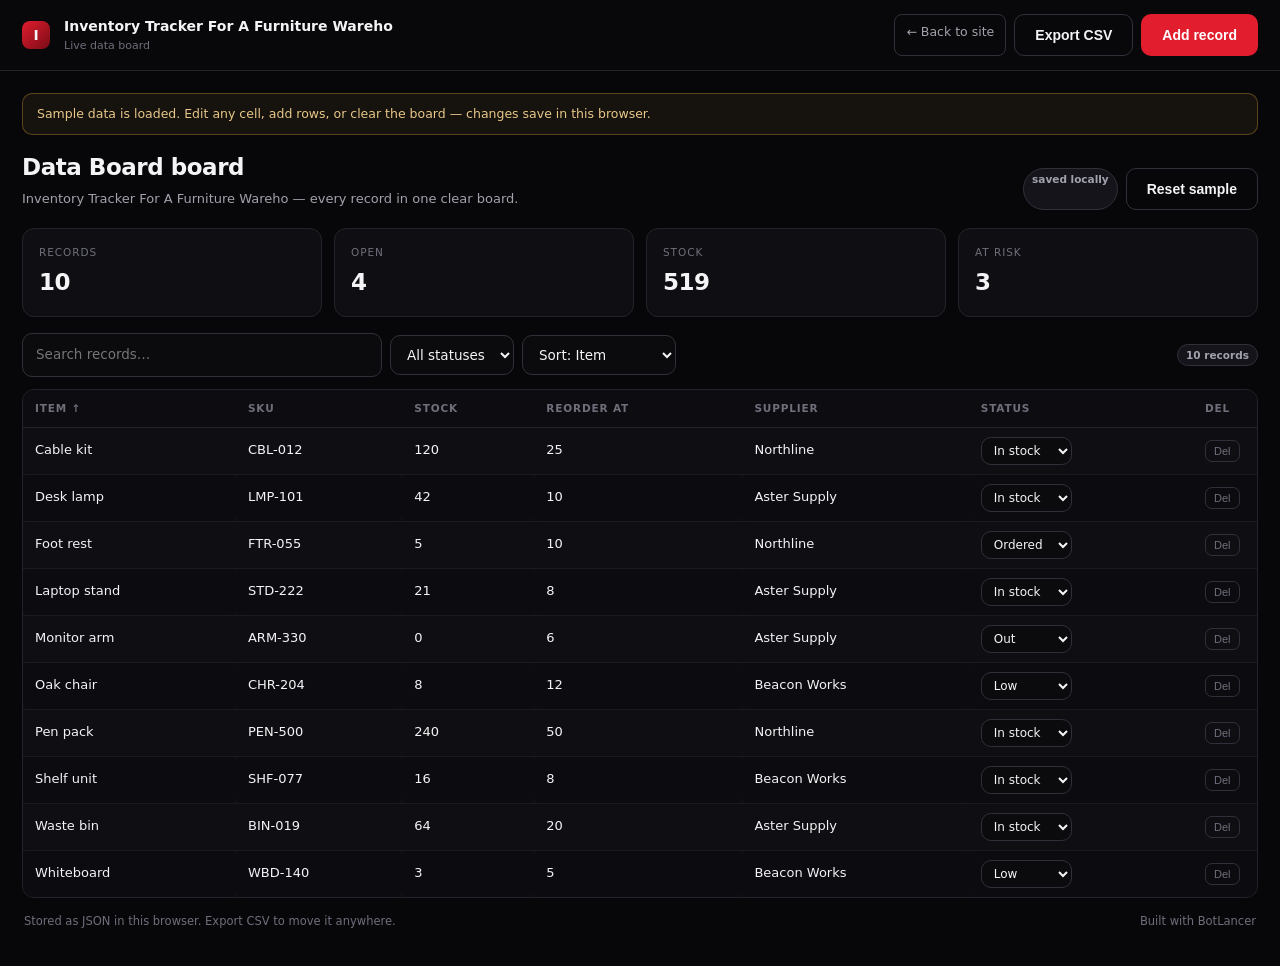
==== app.html @ 26b86331 "Build: update site" ====
<!doctype html>
<html lang="en" data-botlancer-site="b50628d6-42dd-486c-b1a9-6d5d6f8be215" data-mode="data" data-build="2026-11-02T09:00:26.027Z">
<head>
<meta charset="utf-8">
<meta name="viewport" content="width=device-width,initial-scale=1">
<title>Inventory Tracker For A Furniture Wareho — Data Board</title>
<meta name="description" content="Inventory Tracker For A Furniture Wareho — every record in one clear board.">
<link rel="stylesheet" href="./styles.css">
</head>
<body class="app-body">
<div class="app-top">
  <div class="left">
    <span class="mark">I</span>
    <div>
      <div style="font-weight:800;font-size:14px">Inventory Tracker For A Furniture Wareho</div>
      <div style="color:var(--dim);font-size:11px">Live data board</div>
    </div>
  </div>
  <div class="app-actions">
    <a class="back" href="./index.html">← Back to site</a>
    <button class="btn btn-ghost" id="export-btn" type="button">Export CSV</button>
    <button class="btn btn-primary" id="add-btn" type="button">Add record</button>
  </div>
</div>

<main class="app-main">
  <div class="banner" id="banner">Sample data is loaded. Edit any cell, add rows, or clear the board — changes save in this browser.</div>

  <div class="app-head">
    <div>
      <h1>Data Board board</h1>
      <p>Inventory Tracker For A Furniture Wareho — every record in one clear board.</p>
    </div>
    <div class="app-actions">
      <span class="pill" id="saved-pill">saved locally</span>
      <button class="btn btn-ghost" id="reset-btn" type="button">Reset sample</button>
    </div>
  </div>

  <div class="kpis" id="kpis"></div>

  <div class="app-toolbar">
    <input type="search" id="search" placeholder="Search records…" aria-label="Search records">
    <select id="status-filter" aria-label="Filter by status"></select>
    <select id="sort-select" aria-label="Sort records"></select>
    <span class="spacer"></span>
    <span class="pill" id="count-pill">0 records</span>
  </div>

  <div class="board">
    <table class="data" id="table">
      <thead></thead>
      <tbody></tbody>
    </table>
  </div>

  <div class="app-foot">
    <span>Stored as JSON in this browser. Export CSV to move it anywhere.</span>
    <span>Built with BotLancer</span>
  </div>
</main>

<div class="toast" id="toast"></div>
<script>
window.__BL_COLUMNS__ = [{"key":"item","label":"Item","type":"text"},{"key":"sku","label":"SKU","type":"text"},{"key":"stock","label":"Stock","type":"number"},{"key":"reorder","label":"Reorder at","type":"number"},{"key":"supplier","label":"Supplier","type":"text"},{"key":"status","label":"Status","type":"select"}];
window.__BL_DATA__ = {"rows":[{"item":"Desk lamp","sku":"LMP-101","stock":42,"reorder":10,"supplier":"Aster Supply","status":"In stock","id":1},{"item":"Oak chair","sku":"CHR-204","stock":8,"reorder":12,"supplier":"Beacon Works","status":"Low","id":2},{"item":"Monitor arm","sku":"ARM-330","stock":0,"reorder":6,"supplier":"Aster Supply","status":"Out","id":3},{"item":"Cable kit","sku":"CBL-012","stock":120,"reorder":25,"supplier":"Northline","status":"In stock","id":4},{"item":"Shelf unit","sku":"SHF-077","stock":16,"reorder":8,"supplier":"Beacon Works","status":"In stock","id":5},{"item":"Foot rest","sku":"FTR-055","stock":5,"reorder":10,"supplier":"Northline","status":"Ordered","id":6},{"item":"Waste bin","sku":"BIN-019","stock":64,"reorder":20,"supplier":"Aster Supply","status":"In stock","id":7},{"item":"Whiteboard","sku":"WBD-140","stock":3,"reorder":5,"supplier":"Beacon Works","status":"Low","id":8},{"item":"Pen pack","sku":"PEN-500","stock":240,"reorder":50,"supplier":"Northline","status":"In stock","id":9},{"item":"Laptop stand","sku":"STD-222","stock":21,"reorder":8,"supplier":"Aster Supply","status":"In stock","id":10}],"columns":[{"key":"item","label":"Item","type":"text"},{"key":"sku","label":"SKU","type":"text"},{"key":"stock","label":"Stock","type":"number"},{"key":"reorder","label":"Reorder at","type":"number"},{"key":"supplier","label":"Supplier","type":"text"},{"key":"status","label":"Status","type":"select"}],"statuses":["In stock","Low","Out","Ordered","Archived"]};
window.__BL_KEY__ = 'botlancer:data:b50628d6-42dd-486c-b1a9-6d5d6f8be215';
</script>
<script src="./data-app.js"></script>
</body>
</html>
---- styles.css ----
:root{
  --bg:#08080a;--panel:#0f0f13;--panel-2:#141419;--line:#23232b;--line-2:#30303a;
  --text:#f4f4f6;--muted:#a2a2ad;--dim:#6f6f7c;--red:#e11d2e;--red-soft:#ff3b4e;
  --ok:#2fbf71;--warn:#e0a33a;--radius:16px;--max:1160px
}
*{box-sizing:border-box}
html{scroll-behavior:smooth}
body{margin:0;background:var(--bg);color:var(--text);
  font-family:"Segoe UI",Inter,system-ui,-apple-system,Roboto,Helvetica,Arial,sans-serif;
  line-height:1.6;-webkit-font-smoothing:antialiased}
a{color:inherit;text-decoration:none}
img{max-width:100%;display:block}
.wrap{max-width:var(--max);margin:0 auto;padding:0 24px}
.eyebrow{display:inline-flex;align-items:center;gap:8px;font-size:12px;letter-spacing:.14em;
  text-transform:uppercase;color:var(--red-soft);font-weight:700}
.eyebrow::before{content:"";width:22px;height:2px;background:var(--red)}
header{position:sticky;top:0;z-index:20;backdrop-filter:blur(14px);
  background:rgba(8,8,10,.84);border-bottom:1px solid var(--line)}
.nav{display:flex;align-items:center;justify-content:space-between;height:68px;gap:16px}
.brand{display:flex;align-items:center;gap:10px;font-weight:800;letter-spacing:.02em}
.mark{width:28px;height:28px;border-radius:8px;background:linear-gradient(135deg,var(--red),#7a0b16);
  display:grid;place-items:center;font-size:14px;font-weight:900;flex:none}
.nav-links{display:flex;gap:26px;font-size:14px;color:var(--muted)}
.nav-links a:hover{color:var(--text)}
.nav-right{display:flex;align-items:center;gap:10px}
.btn{display:inline-flex;align-items:center;justify-content:center;gap:8px;padding:12px 20px;
  border-radius:10px;font-weight:700;font-size:14px;border:1px solid transparent;cursor:pointer;
  transition:transform .15s ease,background .15s ease,border-color .15s ease}
.btn:hover{transform:translateY(-1px)}
.btn-primary{background:var(--red);color:#fff}
.btn-primary:hover{background:var(--red-soft)}
.btn-ghost{border-color:var(--line-2);color:var(--text);background:transparent}
.btn-ghost:hover{border-color:#42424f}
.hero{position:relative;padding:92px 0 66px;overflow:hidden}
.hero::after{content:"";position:absolute;inset:-30% 20% auto -10%;height:520px;
  background:radial-gradient(closest-side,rgba(225,29,46,.22),transparent 70%);pointer-events:none}
.hero h1{font-size:clamp(38px,5.6vw,64px);line-height:1.04;letter-spacing:-.03em;margin:18px 0 18px;max-width:17ch}
.hero p.lead{font-size:clamp(16px,2vw,20px);color:var(--muted);max-width:62ch;margin:0 0 30px}
.hero-actions{display:flex;gap:12px;flex-wrap:wrap}
.stats{display:grid;grid-template-columns:repeat(3,minmax(0,1fr));gap:16px;margin-top:54px}
.stat{border:1px solid var(--line);background:var(--panel);border-radius:var(--radius);padding:22px}
.stat b{display:block;font-size:26px;letter-spacing:-.02em}
.stat span{font-size:13px;color:var(--muted)}
section{padding:76px 0;border-top:1px solid var(--line)}
h2{font-size:clamp(26px,3.4vw,38px);letter-spacing:-.02em;margin:10px 0 12px}
.sub{color:var(--muted);max-width:64ch;margin:0 0 40px}
.grid-3{display:grid;grid-template-columns:repeat(3,minmax(0,1fr));gap:18px}
.card{border:1px solid var(--line);background:linear-gradient(180deg,var(--panel-2),var(--panel));
  border-radius:var(--radius);padding:26px;transition:border-color .2s ease,transform .2s ease}
.card:hover{border-color:#3a3a45;transform:translateY(-3px)}
.card .n{font-family:ui-monospace,Consolas,monospace;color:var(--red-soft);font-size:13px;font-weight:700}
.card h3{margin:14px 0 8px;font-size:19px}
.card p{margin:0;color:var(--muted);font-size:15px}
.included{display:grid;grid-template-columns:repeat(2,minmax(0,1fr));gap:12px 26px;margin-top:34px}
.included div{display:flex;gap:10px;align-items:flex-start;font-size:14.5px;color:#d7d7de}
.included div::before{content:"";width:7px;height:7px;margin-top:8px;border-radius:50%;background:var(--red);flex:none}
.steps{display:grid;grid-template-columns:repeat(3,minmax(0,1fr));gap:18px;counter-reset:step}
.step{padding:24px;border:1px solid var(--line);border-radius:var(--radius);background:var(--panel);position:relative}
.step::before{counter-increment:step;content:counter(step);position:absolute;top:16px;right:20px;
  font-size:34px;font-weight:900;color:#1d1d24}
.step h3{margin:0 0 8px;font-size:17px}
.step p{margin:0;color:var(--muted);font-size:14px}
.pricing{display:grid;grid-template-columns:repeat(3,minmax(0,1fr));gap:18px;align-items:stretch}
.tier{border:1px solid var(--line);border-radius:var(--radius);background:var(--panel);padding:28px;display:flex;flex-direction:column}
.tier.featured{border-color:rgba(225,29,46,.55);box-shadow:0 0 0 1px rgba(225,29,46,.18),0 24px 60px -30px rgba(225,29,46,.5)}
.tier .tag{font-size:11px;letter-spacing:.14em;text-transform:uppercase;color:var(--red-soft);font-weight:800}
.tier .price{font-size:34px;font-weight:800;letter-spacing:-.02em;margin:12px 0 2px}
.tier .note{font-size:13px;color:var(--muted);margin-bottom:18px}
.tier ul{list-style:none;padding:0;margin:0 0 22px;display:grid;gap:10px;font-size:14px;color:var(--muted)}
.tier li{display:flex;gap:10px}
.tier li::before{content:"";width:6px;height:6px;margin-top:8px;border-radius:50%;background:var(--red);flex:none}
.tier .btn{margin-top:auto}
.faq{display:grid;gap:10px;max-width:820px}
details{border:1px solid var(--line);border-radius:12px;background:var(--panel);padding:16px 18px}
details[open]{border-color:var(--line-2)}
summary{cursor:pointer;font-weight:600;font-size:15px;list-style:none}
summary::-webkit-details-marker{display:none}
summary::after{content:"+";float:right;color:var(--red-soft);font-weight:800}
details[open] summary::after{content:"–"}
details p{margin:10px 0 0;color:var(--muted);font-size:14px}
.cta{border:1px solid var(--line);border-radius:22px;padding:52px;text-align:center;
  background:radial-gradient(120% 120% at 50% 0%,rgba(225,29,46,.16),transparent 60%),var(--panel)}
.cta h2{margin-bottom:10px}
.cta p{color:var(--muted);max-width:54ch;margin:0 auto 26px}
form.enquiry{display:flex;gap:10px;justify-content:center;flex-wrap:wrap}
input,textarea,select{background:#0b0b0e;border:1px solid var(--line-2);color:var(--text);border-radius:10px;
  padding:13px 16px;font:inherit;min-width:260px}
input:focus,textarea:focus,select:focus{outline:none;border-color:var(--red)}
footer{border-top:1px solid var(--line);padding:34px 0;color:var(--muted);font-size:13px}
.foot{display:flex;justify-content:space-between;gap:16px;flex-wrap:wrap}
.toast{position:fixed;left:50%;bottom:24px;transform:translateX(-50%) translateY(20px);
  background:#17171d;border:1px solid var(--line);padding:12px 18px;border-radius:10px;opacity:0;
  transition:all .25s ease;font-size:14px;z-index:50;pointer-events:none}
.toast.on{opacity:1;transform:translateX(-50%) translateY(0)}
.reveal{opacity:0;transform:translateY(14px);transition:opacity .5s ease,transform .5s ease}
.reveal.on{opacity:1;transform:none}
.menu-btn{display:none;background:transparent;border:1px solid var(--line-2);border-radius:9px;color:var(--text);padding:8px 11px;cursor:pointer}
@media (max-width:900px){
  .nav-links{display:none;position:absolute;top:68px;left:0;right:0;background:#0b0b0e;
    border-bottom:1px solid var(--line);flex-direction:column;padding:14px 24px;gap:10px}
  .nav-links.open{display:flex}
  .menu-btn{display:inline-flex}
  .grid-3,.steps,.pricing,.included{grid-template-columns:1fr}
  .stats{grid-template-columns:1fr}
  .cta{padding:34px 22px}
  .hero{padding:62px 0 46px}
  section{padding:56px 0}
}
@media (prefers-reduced-motion:reduce){*{transition:none!important;animation:none!important}}

/* ---------------------------- data app ---------------------------- */
.app-body{background:#07070a;min-height:100vh;display:flex;flex-direction:column}
.app-top{position:sticky;top:0;z-index:20;display:flex;align-items:center;justify-content:space-between;
  gap:16px;padding:14px 22px;border-bottom:1px solid var(--line);background:rgba(9,9,12,.92);backdrop-filter:blur(12px)}
.app-top .left{display:flex;align-items:center;gap:14px;min-width:0}
.app-top .back{font-size:12.5px;color:var(--muted);border:1px solid var(--line-2);padding:7px 11px;border-radius:8px}
.app-top .back:hover{color:var(--text);border-color:#42424f}
.app-main{flex:1;padding:22px;max-width:1320px;width:100%;margin:0 auto}
.app-head{display:flex;align-items:flex-end;justify-content:space-between;gap:16px;flex-wrap:wrap;margin-bottom:18px}
.app-head h1{margin:0;font-size:23px;letter-spacing:-.02em}
.app-head p{margin:3px 0 0;color:var(--muted);font-size:13px}
.app-actions{display:flex;gap:8px;flex-wrap:wrap}
.kpis{display:grid;grid-template-columns:repeat(4,minmax(0,1fr));gap:12px;margin-bottom:16px}
.kpi{border:1px solid var(--line);border-radius:12px;background:var(--panel);padding:15px 16px}
.kpi span{display:block;font-size:10.5px;text-transform:uppercase;letter-spacing:.09em;color:var(--dim)}
.kpi b{display:block;font-size:23px;letter-spacing:-.02em;margin-top:4px}
.app-toolbar{display:flex;gap:8px;align-items:center;flex-wrap:wrap;margin-bottom:12px}
.app-toolbar input[type=search]{min-width:0;flex:1;max-width:360px;padding:10px 13px;font-size:13.5px}
.app-toolbar select{min-width:0;padding:10px 12px;font-size:13.5px}
.app-toolbar .spacer{flex:1}
.board{border:1px solid var(--line);border-radius:12px;overflow:auto;background:var(--panel)}
table.data{width:100%;border-collapse:collapse;font-size:13px;min-width:720px}
table.data thead th{position:sticky;top:0;z-index:2;text-align:left;font-size:10.5px;text-transform:uppercase;
  letter-spacing:.08em;color:var(--dim);background:#0d0d11;border-bottom:1px solid var(--line);
  padding:10px 12px;white-space:nowrap;cursor:pointer;user-select:none}
table.data thead th:hover{color:var(--text)}
table.data tbody td{padding:9px 12px;border-bottom:1px solid #1a1a21;vertical-align:middle}
table.data tbody tr:nth-child(even){background:#0c0c10}
table.data tbody tr:hover{background:#121218}
table.data tbody tr:last-child td{border-bottom:0}
td[contenteditable]{outline:none;border-radius:6px}
td[contenteditable]:focus{background:#15151b;box-shadow:inset 0 0 0 1px var(--red)}
.pill{display:inline-block;padding:2px 8px;border-radius:999px;font-size:10.5px;font-weight:700;
  border:1px solid var(--line-2);color:var(--muted);background:#14141a}
.pill.ok{color:var(--ok);border-color:rgba(47,191,113,.4);background:rgba(47,191,113,.08)}
.pill.warn{color:var(--warn);border-color:rgba(224,163,58,.4);background:rgba(224,163,58,.08)}
.pill.bad{color:var(--red-soft);border-color:rgba(225,29,46,.4);background:rgba(225,29,46,.1)}
.row-del{background:transparent;border:1px solid var(--line-2);color:var(--dim);border-radius:7px;
  padding:4px 8px;cursor:pointer;font-size:11px}
.row-del:hover{color:var(--red-soft);border-color:var(--red)}
.app-foot{display:flex;justify-content:space-between;gap:12px;flex-wrap:wrap;color:var(--dim);
  font-size:11.5px;padding:14px 2px}
.banner{border:1px solid rgba(224,163,58,.35);background:rgba(224,163,58,.07);color:#e8c789;
  border-radius:10px;padding:10px 14px;font-size:12.5px;margin-bottom:14px}
@media (max-width:760px){
  .kpis{grid-template-columns:1fr 1fr}
  .app-main{padding:16px}
}
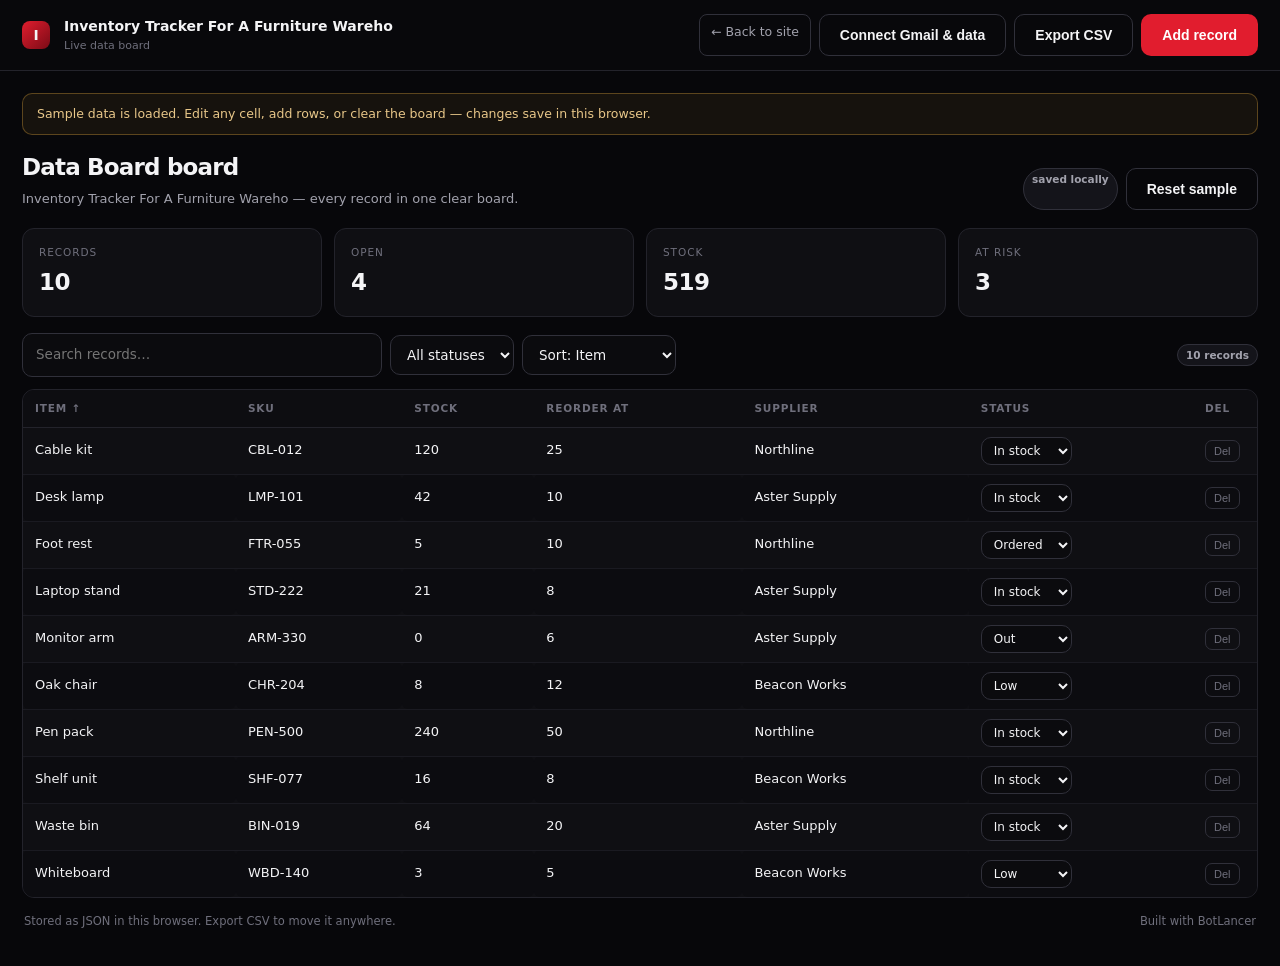
==== commit d5af15f9: "Build: update site" ====
--- a/app.html
+++ b/app.html
@@ -1,14 +1,17 @@
 <!doctype html>
-<html lang="en" data-botlancer-site="b50628d6-42dd-486c-b1a9-6d5d6f8be215" data-mode="data" data-build="2026-11-02T09:00:26.027Z">
+<html lang="en" data-botlancer-site="b50628d6-42dd-486c-b1a9-6d5d6f8be215" data-mode="data" data-design="obsidian" data-build="2026-11-03T06:02:24.105Z">
 <head>
 <meta charset="utf-8">
 <meta name="viewport" content="width=device-width,initial-scale=1">
 <title>Inventory Tracker For A Furniture Wareho — Data Board</title>
 <meta name="description" content="Inventory Tracker For A Furniture Wareho — every record in one clear board.">
+<meta name="theme-color" content="#07070a">
+<meta name="robots" content="index,follow">
 <link rel="stylesheet" href="./styles.css">
 </head>
 <body class="app-body">
-<div class="app-top">
+<a class="skip-link" href="#top">Skip to content</a>
+<div class="app-top" id="top">
   <div class="left">
     <span class="mark">I</span>
     <div>
@@ -18,6 +21,7 @@
   </div>
   <div class="app-actions">
     <a class="back" href="./index.html">← Back to site</a>
+    <button class="btn btn-ghost" id="connect-btn" type="button">Connect Gmail &amp; data</button>
     <button class="btn btn-ghost" id="export-btn" type="button">Export CSV</button>
     <button class="btn btn-primary" id="add-btn" type="button">Add record</button>
   </div>
@@ -61,11 +65,73 @@
 </main>
 
 <div class="toast" id="toast"></div>
+<div class="modal-overlay" id="connect-modal" role="dialog" aria-modal="true" aria-labelledby="connect-title" aria-hidden="true" data-key="botlancer:connect:b50628d6-42dd-486c-b1a9-6d5d6f8be215">
+  <div class="modal" role="document">
+    <div class="modal-head">
+      <div>
+        <h2 id="connect-title">Connect Gmail + your data</h2>
+        <p>Three short steps. Demo mode is honest by default: nothing leaves this browser and no email is ever sent.</p>
+      </div>
+      <button class="modal-close" id="modal-close" type="button" aria-label="Close">×</button>
+    </div>
+
+    <div class="modal-steps" id="modal-steps">
+      <div class="modal-step on" data-step="1"><b>1 · Gmail</b>Draft-ready connection</div>
+      <div class="modal-step" data-step="2"><b>2 · Data</b>Import or connect</div>
+      <div class="modal-step" data-step="3"><b>3 · Setup</b>Runbook + handover</div>
+    </div>
+
+    <div class="connect-block">
+      <h3>1. Gmail — drafts only</h3>
+      <p class="help">Enter the inbox that should receive enquiries. Demo mode stores the address here, in this browser, so the flow can be shown in seconds.</p>
+      <form class="connect-field" id="gmail-form" novalidate>
+        <input type="email" id="gmail-email" placeholder="you@company.com" autocomplete="email" aria-label="Gmail address">
+        <button class="btn btn-primary" type="submit">Save demo connection</button>
+      </form>
+      <div class="status-line" id="gmail-status">Not connected yet.</div>
+    </div>
+
+    <div class="connect-block">
+      <h3>2. Data — CSV, JSON or sample</h3>
+      <p class="help">Drop an export to preview your own numbers. The file never leaves your browser; only the row count and filename are remembered.</p>
+      <div class="connect-field">
+        <input type="file" id="data-file" accept=".csv,.json,text/csv,application/json" aria-label="Import CSV or JSON">
+        <button class="btn btn-ghost" id="data-sample" type="button">Use sample data</button>
+      </div>
+      <div class="status-line" id="data-status">Using the labelled sample data that ships with this build.</div>
+    </div>
+
+    <div class="connect-block">
+      <h3>3. Finish setup</h3>
+      <p class="help">This marks the walkthrough complete and shows what is ready. Production credentials are never requested on a public page.</p>
+      <div class="status-line" id="setup-status">Connect Gmail and data to complete the walkthrough.</div>
+      <details class="prod-box">
+        <summary>How production Gmail actually works (for the operator)</summary>
+        <ol>
+          <li>Create a Google Cloud project and enable the Gmail API.</li>
+          <li>Create an OAuth 2.0 client (Web application) and add the production redirect URI.</li>
+          <li>Request scopes <code>gmail.readonly</code> and <code>gmail.compose</code> only.</li>
+          <li>Store the client ID and secret on the server — never in this page.</li>
+          <li>BotLancer creates a draft for every enquiry. A human must press send.</li>
+        </ol>
+        <p>Full steps ship in <code>CONNECT.md</code> with this build.</p>
+      </details>
+    </div>
+
+    <div class="modal-note">Demo mode disclosure: this page stores connection state in <code>localStorage</code> under <code>botlancer:connect:b50628d6-42dd-486c-b1a9-6d5d6f8be215</code>. It does not contact Google, does not transmit the address, and cannot send email. Clearing site data removes it.</div>
+
+    <div class="modal-foot">
+      <button class="link-btn" id="connect-reset" type="button">Reset demo connection</button>
+      <button class="btn btn-primary" id="modal-done" type="button">Done</button>
+    </div>
+  </div>
+</div>
 <script>
 window.__BL_COLUMNS__ = [{"key":"item","label":"Item","type":"text"},{"key":"sku","label":"SKU","type":"text"},{"key":"stock","label":"Stock","type":"number"},{"key":"reorder","label":"Reorder at","type":"number"},{"key":"supplier","label":"Supplier","type":"text"},{"key":"status","label":"Status","type":"select"}];
 window.__BL_DATA__ = {"rows":[{"item":"Desk lamp","sku":"LMP-101","stock":42,"reorder":10,"supplier":"Aster Supply","status":"In stock","id":1},{"item":"Oak chair","sku":"CHR-204","stock":8,"reorder":12,"supplier":"Beacon Works","status":"Low","id":2},{"item":"Monitor arm","sku":"ARM-330","stock":0,"reorder":6,"supplier":"Aster Supply","status":"Out","id":3},{"item":"Cable kit","sku":"CBL-012","stock":120,"reorder":25,"supplier":"Northline","status":"In stock","id":4},{"item":"Shelf unit","sku":"SHF-077","stock":16,"reorder":8,"supplier":"Beacon Works","status":"In stock","id":5},{"item":"Foot rest","sku":"FTR-055","stock":5,"reorder":10,"supplier":"Northline","status":"Ordered","id":6},{"item":"Waste bin","sku":"BIN-019","stock":64,"reorder":20,"supplier":"Aster Supply","status":"In stock","id":7},{"item":"Whiteboard","sku":"WBD-140","stock":3,"reorder":5,"supplier":"Beacon Works","status":"Low","id":8},{"item":"Pen pack","sku":"PEN-500","stock":240,"reorder":50,"supplier":"Northline","status":"In stock","id":9},{"item":"Laptop stand","sku":"STD-222","stock":21,"reorder":8,"supplier":"Aster Supply","status":"In stock","id":10}],"columns":[{"key":"item","label":"Item","type":"text"},{"key":"sku","label":"SKU","type":"text"},{"key":"stock","label":"Stock","type":"number"},{"key":"reorder","label":"Reorder at","type":"number"},{"key":"supplier","label":"Supplier","type":"text"},{"key":"status","label":"Status","type":"select"}],"statuses":["In stock","Low","Out","Ordered","Archived"]};
 window.__BL_KEY__ = 'botlancer:data:b50628d6-42dd-486c-b1a9-6d5d6f8be215';
 </script>
 <script src="./data-app.js"></script>
+<script src="./app.js"></script>
 </body>
 </html>
--- a/styles.css
+++ b/styles.css
@@ -156,3 +156,136 @@
   .kpis{grid-template-columns:1fr 1fr}
   .app-main{padding:16px}
 }
+
+/* ------------------------- premium deal sections ------------------------ */
+.skip-link{position:absolute;left:-999px;top:0;background:var(--red);color:#fff;padding:10px 16px;z-index:100}
+.skip-link:focus{left:12px;top:12px;border-radius:8px}
+.section-head{display:flex;justify-content:space-between;align-items:flex-end;gap:20px;flex-wrap:wrap}
+.section-head .sub{margin-bottom:26px}
+.sample-tag{display:inline-flex;align-items:center;gap:7px;font-size:11px;letter-spacing:.1em;
+  text-transform:uppercase;font-weight:800;color:var(--warn);border:1px solid rgba(224,163,58,.4);
+  background:rgba(224,163,58,.08);padding:5px 10px;border-radius:999px}
+.sample-tag::before{content:"";width:6px;height:6px;border-radius:50%;background:var(--warn)}
+.proof-grid{display:grid;grid-template-columns:1.15fr .85fr;gap:20px;align-items:stretch}
+.browser{border:1px solid var(--line-2);border-radius:14px;overflow:hidden;background:#0b0b0f;
+  box-shadow:0 40px 90px -60px rgba(225,29,46,.55)}
+.browser-bar{display:flex;align-items:center;gap:7px;padding:10px 12px;border-bottom:1px solid var(--line);
+  background:#111116}
+.browser-bar i{width:8px;height:8px;border-radius:50%;background:#2c2c35}
+.browser-bar i:first-child{background:var(--red)}
+.browser-bar span{margin-left:8px;font-size:10.5px;color:var(--dim);
+  font-family:ui-monospace,Consolas,monospace;white-space:nowrap;overflow:hidden;text-overflow:ellipsis}
+.browser-body{padding:22px}
+.browser-body .mini-eyebrow{font-size:9.5px;letter-spacing:.18em;text-transform:uppercase;color:var(--red-soft);font-weight:800}
+.browser-body h3{font-size:clamp(20px,2.6vw,29px);line-height:1.1;margin:10px 0 10px;letter-spacing:-.02em}
+.browser-body p{font-size:12.5px;color:var(--muted);margin:0 0 16px;max-width:44ch}
+.mini-actions{display:flex;gap:8px;flex-wrap:wrap;margin-bottom:18px}
+.mini-actions span{font-size:10.5px;font-weight:800;padding:7px 11px;border-radius:7px;border:1px solid var(--line-2);color:var(--muted)}
+.mini-actions span:first-child{background:var(--red);border-color:var(--red);color:#fff}
+.mini-grid{display:grid;grid-template-columns:repeat(3,1fr);gap:8px}
+.mini-grid div{border:1px solid var(--line);border-radius:7px;padding:9px 10px;background:#0e0e12}
+.mini-grid b{display:block;font-size:13px}
+.mini-grid span{font-size:9.5px;color:var(--dim);text-transform:uppercase;letter-spacing:.08em}
+.proof-side{border:1px solid var(--line);border-radius:14px;background:var(--panel);padding:24px;display:flex;flex-direction:column}
+.proof-side h3{margin:12px 0 8px;font-size:18px}
+.proof-side p{color:var(--muted);font-size:13.5px;margin:0 0 16px}
+.proof-list{list-style:none;padding:0;margin:0 0 18px;display:grid;gap:9px;font-size:13px;color:#d7d7de}
+.proof-list li{display:flex;gap:9px}
+.proof-list li::before{content:"✓";color:var(--ok);font-weight:900}
+.proof-side .btn{margin-top:auto}
+.value-table{border:1px solid var(--line);border-radius:14px;overflow:hidden;background:var(--panel)}
+.value-row{display:grid;grid-template-columns:1fr auto;gap:16px;padding:13px 18px;border-bottom:1px solid #1b1b22;font-size:14px}
+.value-row:nth-child(even){background:#0c0c10}
+.value-row span:last-child{font-variant-numeric:tabular-nums;font-weight:700}
+.value-row.total{border-bottom:0;background:linear-gradient(90deg,rgba(225,29,46,.14),rgba(225,29,46,.04));
+  font-weight:800;font-size:15px;padding:17px 18px}
+.value-note{font-size:12px;color:var(--dim);margin-top:12px;max-width:76ch}
+.auto-grid{display:grid;grid-template-columns:repeat(3,minmax(0,1fr));gap:14px}
+.auto-card{border:1px solid var(--line);border-radius:12px;background:var(--panel);padding:18px;
+  display:flex;flex-direction:column;gap:8px}
+.auto-card .auto-top{display:flex;justify-content:space-between;align-items:center;gap:8px}
+.auto-card h3{font-size:15px;margin:0}
+.auto-tag{font-size:9px;font-weight:900;letter-spacing:.1em;padding:3px 7px;border-radius:999px;
+  border:1px solid var(--line-2);color:var(--muted);background:#14141a;flex:none}
+.auto-tag.live{color:var(--ok);border-color:rgba(47,191,113,.35);background:rgba(47,191,113,.08)}
+.auto-card p{font-size:12.5px;color:var(--muted);margin:0}
+.auto-card .guard{font-size:11.5px;color:var(--dim);border-top:1px dashed #26262f;padding-top:8px;margin-top:auto}
+.split{display:grid;grid-template-columns:1fr 1fr;gap:20px;align-items:center}
+.split-panel{border:1px solid var(--line);border-radius:14px;background:var(--panel);padding:26px}
+.split-panel h3{margin:0 0 8px;font-size:19px}
+.split-panel p{color:var(--muted);font-size:14px;margin:0 0 16px}
+.split-panel ul{list-style:none;padding:0;margin:0 0 18px;display:grid;gap:9px;font-size:13.5px;color:#d7d7de}
+.split-panel li{display:flex;gap:9px}
+.split-panel li::before{content:"→";color:var(--red-soft);font-weight:900}
+.nav-pill{font-size:11px;font-weight:800;padding:7px 10px;border-radius:999px;border:1px solid var(--line-2);
+  color:var(--muted);background:#101015;white-space:nowrap}
+.nav-pill.on{color:var(--ok);border-color:rgba(47,191,113,.35);background:rgba(47,191,113,.08)}
+.foot-links{display:flex;gap:16px;flex-wrap:wrap;align-items:center}
+.foot-links button{background:none;border:0;color:var(--muted);font:inherit;font-size:13px;cursor:pointer;padding:0}
+.foot-links button:hover{color:var(--text)}
+
+/* ------------------------------ connect modal ---------------------------- */
+.modal-overlay{position:fixed;inset:0;z-index:80;display:none;place-items:center;padding:20px;
+  background:rgba(3,3,5,.78);backdrop-filter:blur(10px)}
+.modal-overlay.on{display:grid}
+.modal{width:100%;max-width:660px;max-height:92vh;overflow:auto;background:linear-gradient(180deg,#141419,#0d0d11);
+  border:1px solid #34343f;border-radius:18px;padding:26px;box-shadow:0 50px 120px -40px rgba(0,0,0,.95);
+  animation:modal-in .22s ease both}
+@keyframes modal-in{from{opacity:0;transform:translateY(14px) scale(.985)}to{opacity:1;transform:none}}
+.modal-head{display:flex;align-items:flex-start;justify-content:space-between;gap:16px;margin-bottom:6px}
+.modal-head h2{font-size:23px;margin:0 0 4px;letter-spacing:-.02em}
+.modal-head p{margin:0;color:var(--muted);font-size:13px;max-width:46ch}
+.modal-close{background:transparent;border:1px solid var(--line-2);color:var(--muted);border-radius:9px;
+  width:34px;height:34px;font-size:18px;cursor:pointer;flex:none;line-height:1}
+.modal-close:hover{color:var(--text);border-color:#4a4a57}
+.modal-steps{display:flex;gap:6px;margin:18px 0 20px;flex-wrap:wrap}
+.modal-step{flex:1;min-width:120px;border:1px solid var(--line);border-radius:9px;padding:9px 11px;
+  font-size:11px;color:var(--dim);background:#0c0c10}
+.modal-step b{display:block;color:var(--muted);font-size:11.5px}
+.modal-step.on{border-color:rgba(225,29,46,.5);background:rgba(225,29,46,.07)}
+.modal-step.on b{color:var(--text)}
+.modal-step.done{border-color:rgba(47,191,113,.35)}
+.modal-step.done b{color:var(--ok)}
+.connect-block{border:1px solid var(--line);border-radius:12px;padding:18px;margin-bottom:14px;background:#0b0b0f}
+.connect-block h3{margin:0 0 4px;font-size:15px}
+.connect-block .help{margin:0 0 12px;color:var(--muted);font-size:12.5px}
+.connect-field{display:flex;gap:8px;flex-wrap:wrap}
+.connect-field input{flex:1;min-width:200px;padding:10px 12px;font-size:13px}
+.connect-field .btn{padding:10px 14px;font-size:13px}
+.status-line{font-size:12px;color:var(--muted);margin-top:10px;min-height:18px}
+.status-line.ok{color:var(--ok)}
+.status-line.warn{color:var(--warn)}
+.status-line.bad{color:var(--red-soft)}
+.modal-note{font-size:11.5px;color:var(--dim);border-top:1px solid var(--line);padding-top:12px;margin-top:4px}
+.prod-box{border:1px solid var(--line);border-radius:10px;padding:12px 14px;margin-top:12px;background:#0a0a0d}
+.prod-box summary{font-size:12.5px;color:var(--muted)}
+.prod-box p,.prod-box ol{color:var(--dim);font-size:12px;margin:10px 0 0}
+.prod-box ol{padding-left:18px;display:grid;gap:5px}
+.modal-foot{display:flex;justify-content:space-between;gap:12px;align-items:center;flex-wrap:wrap;margin-top:16px}
+.modal-foot .btn{padding:10px 15px;font-size:13px}
+.link-btn{background:none;border:0;color:var(--muted);font:inherit;font-size:12px;cursor:pointer;text-decoration:underline}
+.link-btn:hover{color:var(--text)}
+@media (max-width:900px){
+  .proof-grid,.split{grid-template-columns:1fr}
+  .auto-grid{grid-template-columns:1fr}
+  .value-row{font-size:13px}
+}
+
+
+/* per-deal design: obsidian · v2 */
+html[data-design="obsidian"]{--radius:16px;--max:1160px}
+html[data-design="obsidian"] body{font-family:"Segoe UI",Inter,system-ui,-apple-system,sans-serif}
+html[data-design="obsidian"] h1,
+html[data-design="obsidian"] h2,
+html[data-design="obsidian"] .tier .price,
+html[data-design="obsidian"] .hero h1{font-family:"Segoe UI",Inter,system-ui,-apple-system,sans-serif;font-weight:800;text-transform:none;letter-spacing:-.035em}
+html[data-design="obsidian"] section{padding:72px 0}
+html[data-design="obsidian"] .hero h1{font-size:clamp(42px,6.4vw,76px)}
+
+
+
+
+
+
+
+
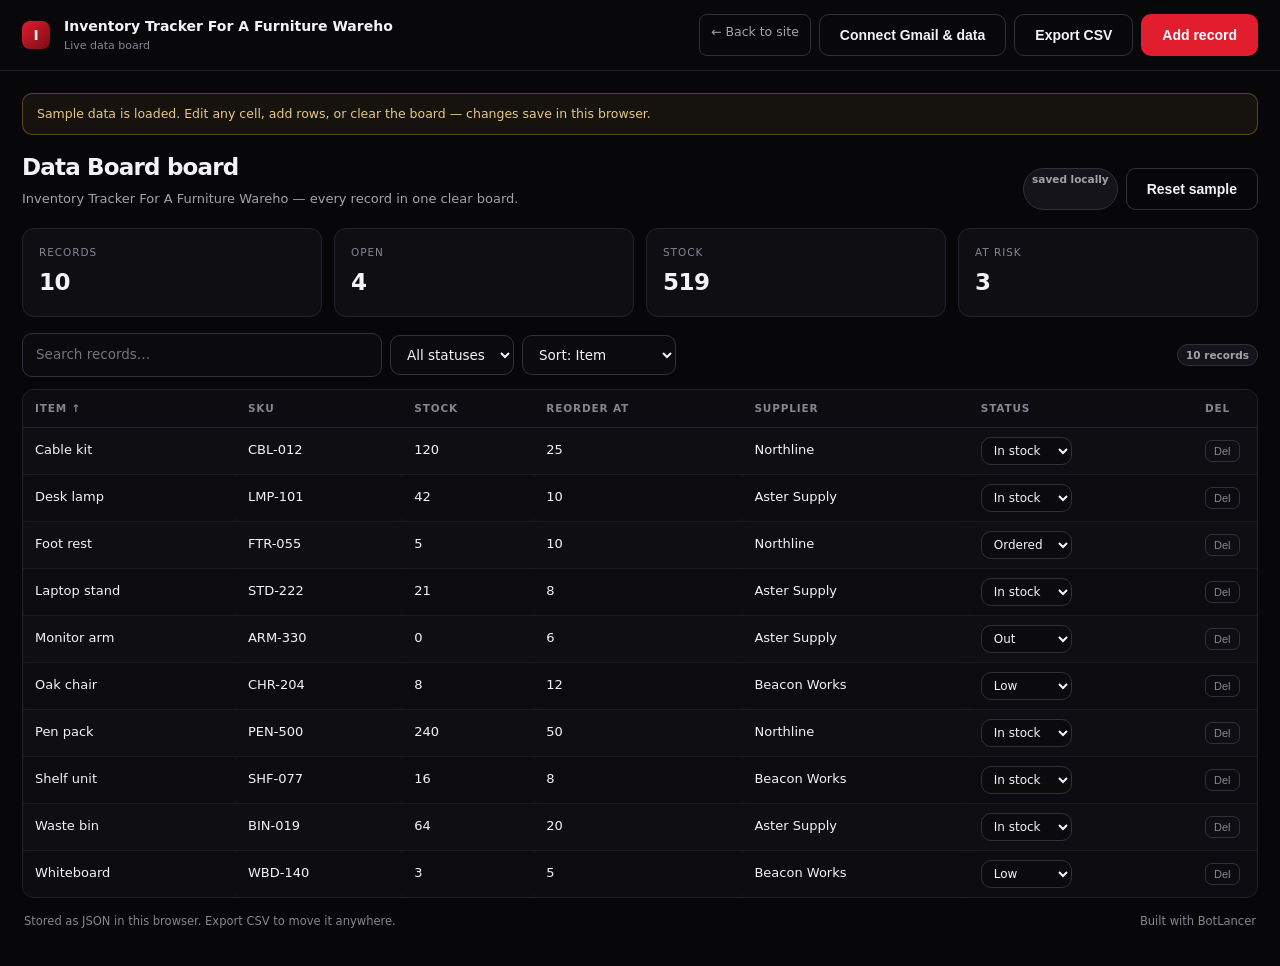
==== commit cc055191: "Build: update site" ====
--- a/app.html
+++ b/app.html
@@ -1,5 +1,5 @@
 <!doctype html>
-<html lang="en" data-botlancer-site="b50628d6-42dd-486c-b1a9-6d5d6f8be215" data-mode="data" data-design="obsidian" data-build="2026-11-03T06:02:24.105Z">
+<html lang="en" data-botlancer-site="b50628d6-42dd-486c-b1a9-6d5d6f8be215" data-mode="data" data-design="obsidian" data-build="2026-11-03T06:11:58.710Z">
 <head>
 <meta charset="utf-8">
 <meta name="viewport" content="width=device-width,initial-scale=1">
--- a/styles.css
+++ b/styles.css
@@ -1,6 +1,6 @@
 :root{
   --bg:#08080a;--panel:#0f0f13;--panel-2:#141419;--line:#23232b;--line-2:#30303a;
-  --text:#f4f4f6;--muted:#a2a2ad;--dim:#6f6f7c;--red:#e11d2e;--red-soft:#ff3b4e;
+  --text:#f4f4f6;--muted:#a2a2ad;--dim:#858592;--red:#e11d2e;--red-soft:#ff3b4e;
   --ok:#2fbf71;--warn:#e0a33a;--radius:16px;--max:1160px
 }
 *{box-sizing:border-box}
